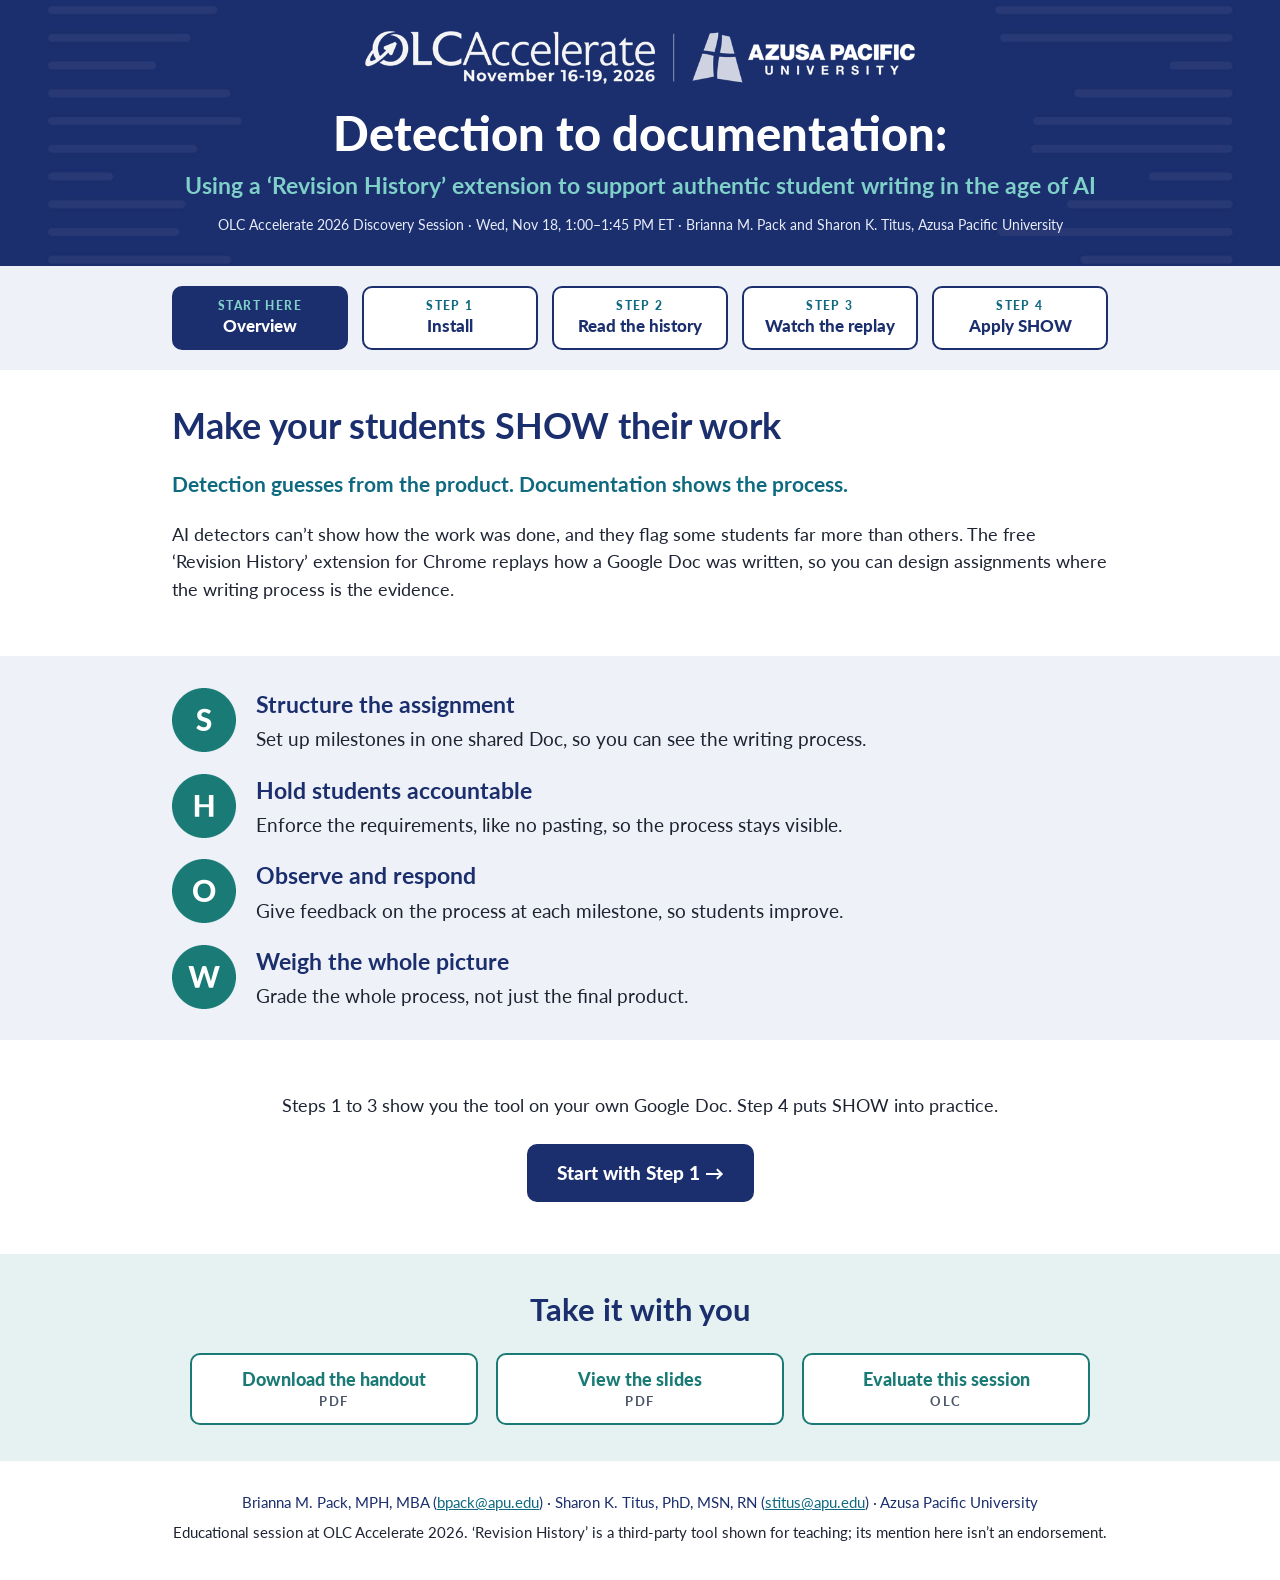
==== index.html @ c9d96291 "Build standalone session site from the SHOW mockup Co-Authored-By: Claude Opus 5.5 (1M context) <nor" ====
<!doctype html>
<html lang="en"><head><meta charset="utf-8"><meta name="viewport" content="width=device-width,initial-scale=1">
<title>Overview · Detection to documentation</title>
<meta name="description" content="Using a ‘Revision History’ extension to support authentic student writing in the age of AI. OLC Accelerate 2026 Discovery Session.">
<meta property="og:title" content="Detection to documentation: Overview"><meta property="og:description" content="Using a ‘Revision History’ extension to support authentic student writing in the age of AI.">
<meta property="og:image" content="assets/img/banner.jpg">
<link rel="icon" href="assets/img/badge-S.png">
<link rel="preconnect" href="https://fonts.googleapis.com"><link rel="preconnect" href="https://fonts.gstatic.com" crossorigin>
<link href="https://fonts.googleapis.com/css2?family=Lato:wght@400;700;900&display=swap" rel="stylesheet">
<link rel="stylesheet" href="assets/site.css"></head>
<body><a class="skip" href="#main">Skip to content</a>
<header class="hero"><div class="in"><img class="lock" src="assets/img/lockup-white.png" alt="OLC Accelerate 2026 and Azusa Pacific University" width="900" height="101">
<h1>Detection to documentation:</h1><p class="sub">Using a ‘Revision History’ extension to support authentic student writing in the age of AI</p><p class="meta">OLC Accelerate 2026 Discovery Session · Wed, Nov 18, 1:00–1:45 PM ET · Brianna M. Pack and Sharon K. Titus, Azusa Pacific University</p></div></header>
<nav class="steps" aria-label="Session steps"><div class="in"><a href="" aria-current="page"><span>Start here</span>Overview</a><a href="step-1/"><span>Step 1</span>Install</a><a href="step-2/"><span>Step 2</span>Read the history</a><a href="step-3/"><span>Step 3</span>Watch the replay</a><a href="step-4/"><span>Step 4</span>Apply SHOW</a></div></nav>
<main id="main"><section class="sec"><div class="in"><h2 class="title">Make your students SHOW their work</h2>
<p class="leadc">Detection guesses from the product. Documentation shows the process.</p>
<p>AI detectors can’t show how the work was done, and they flag some students far more than others. The free ‘Revision History’ extension for Chrome replays how a Google Doc was written, so you can design assignments where the writing process is the evidence.</p></div></section>
<section class="band"><div class="in"><h2 class="sr">SHOW in four parts</h2><div class="srow"><img src="assets/img/badge-S.png" alt="" width="64" height="64"><div><h3>Structure the assignment</h3><p>Set up milestones in one shared Doc, so you can see the writing process.</p></div></div><div class="srow"><img src="assets/img/badge-H.png" alt="" width="64" height="64"><div><h3>Hold students accountable</h3><p>Enforce the requirements, like no pasting, so the process stays visible.</p></div></div><div class="srow"><img src="assets/img/badge-O.png" alt="" width="64" height="64"><div><h3>Observe and respond</h3><p>Give feedback on the process at each milestone, so students improve.</p></div></div><div class="srow"><img src="assets/img/badge-W.png" alt="" width="64" height="64"><div><h3>Weigh the whole picture</h3><p>Grade the whole process, not just the final product.</p></div></div></div></section>
<section class="sec"><div class="in center"><p>Steps 1 to 3 show you the tool on your own Google Doc. Step 4 puts SHOW into practice.</p>
<p><a class="btn" href="step-1/">Start with Step 1 <span aria-hidden="true">→</span></a></p></div></section>
<section class="take"><div class="in center"><h2 class="h2">Take it with you</h2><div class="tbtns">
<a class="tbtn" href="downloads/Detection-to-Documentation-Handout.pdf">Download the handout <small>PDF</small></a>
<a class="tbtn" href="downloads/Detection-to-Documentation-Slides.pdf">View the slides <small>PDF</small></a>
<a class="tbtn" href="https://olc.secure-platform.com/accelerate2026/gallery/rounds/82074/schedule/items/31748" target="_blank" rel="noopener">Evaluate this session <small>OLC</small></a>
</div></div></section></main>
<footer class="foot"><p class="names">Brianna M. Pack, MPH, MBA (<a href="mailto:bpack@apu.edu">bpack@apu.edu</a>) · Sharon K. Titus, PhD, MSN, RN (<a href="mailto:stitus@apu.edu">stitus@apu.edu</a>) · Azusa Pacific University</p>
<p>Educational session at OLC Accelerate 2026. ‘Revision History’ is a third-party tool shown for teaching; its mention here isn’t an endorsement.</p></footer>
<script src="assets/site.js" defer></script>
</body></html>
---- assets/site.css ----
:root{--navy:#1B2E6D;--blue:#0F6A80;--mint:#7FD0C8;--teal:#1A7A75;--wash:#EEF1F7;--tealwash:#E6F2F1;--ink:#1f2433;--muted:#4a5468;--line:#d6dcea}
*{box-sizing:border-box}
html{font-size:112.5%;-webkit-text-size-adjust:100%}
body{margin:0;background:#fff;color:var(--ink);font-family:Lato,Arial,sans-serif;line-height:1.55}
img,video{max-width:100%}
a{color:var(--blue)}
.skip{position:absolute;left:-999px;top:0;background:#fff;padding:8px 12px;z-index:10}.skip:focus{left:8px}
.sr{position:absolute;width:1px;height:1px;overflow:hidden;clip:rect(0 0 0 0)}
.in{max-width:1000px;margin:0 auto;padding:0 32px}
.center{text-align:center}
.sec{padding:34px 0}

.hero{background:var(--navy) url(img/banner.jpg) center/cover;color:#fff;text-align:center;padding:26px 0 30px}
.hero .lock{width:min(560px,90%);height:auto;display:block;margin:0 auto 18px}
.hero h1{margin:0 0 8px;font-size:2.6rem;font-weight:900;line-height:1.15}
.hero .sub{margin:0 0 10px;color:var(--mint);font-weight:700;font-size:1.25rem}
.hero .meta{margin:0;font-size:.8rem;color:#e8ecf7}

.steps{background:var(--wash);padding:20px 0}
.steps .in{display:grid;grid-template-columns:repeat(5,1fr);gap:14px}
.steps a{display:flex;flex-direction:column;justify-content:center;min-height:64px;padding:8px 10px;border:2px solid var(--navy);border-radius:10px;background:#fff;color:var(--navy);text-decoration:none;text-align:center;font-weight:900;line-height:1.2;font-size:.95rem}
.steps a span{display:block;font-size:.68rem;letter-spacing:.12em;text-transform:uppercase;font-weight:900;color:var(--blue);margin-bottom:3px}
.steps a:hover{background:#f6f8fc}
.steps a[aria-current]{background:var(--navy);color:#fff}
.steps a[aria-current] span{color:var(--mint)}

.title{font-size:2rem;font-weight:700;color:var(--navy);margin:0 0 10px;line-height:1.2}
.leadc{color:var(--blue);font-weight:700;font-size:1.15rem}
.lead{font-size:1.05rem;margin:16px 0 4px}
.small{font-size:.85rem;color:var(--muted);margin:8px 0 0}

.vid{margin:0}
.vid video{width:100%;aspect-ratio:16/9;background:#0b1430;border-radius:4px;display:block}
.caps{margin:10px 0 0;padding-left:1.3em}.caps li{margin-bottom:4px}

.band{background:var(--wash);padding:30px 0}
.band2{padding-top:4px}
.lbl{font-weight:900;letter-spacing:.12em;text-transform:uppercase;font-size:.78rem;color:var(--blue);margin:0 0 4px}
.try{font-size:1.2rem;font-weight:700;color:var(--navy);margin:0}
.plan{font-size:1.2rem;color:var(--navy);margin:0 0 6px}

.srow{display:grid;grid-template-columns:64px 1fr;gap:20px;align-items:center;margin:0 0 18px}
.srow:last-of-type{margin-bottom:0}
.srow img{width:64px;height:64px;display:block}
.srow .big{font-size:3.2rem;font-weight:900;color:var(--teal);line-height:1;text-align:center}
.srow h3{margin:0 0 2px;color:var(--navy);font-size:1.3rem}
.srow p{margin:0;font-size:1.05rem}

details.col{margin:20px 0 4px;background:#fff;border:1px solid var(--line);border-radius:6px;padding:10px 14px}
details.col summary{cursor:pointer;font-weight:700;color:var(--blue)}
.copy{padding-left:1.3em}.copy li{margin-bottom:8px}
.copybtn{font:inherit;font-weight:700;font-size:.9rem;color:#fff;background:var(--teal);border:0;border-radius:8px;padding:8px 16px;cursor:pointer}

.btn{display:inline-block;margin-top:6px;padding:14px 30px;border-radius:10px;background:var(--navy);color:#fff;font-weight:900;font-size:1.05rem;text-decoration:none}
.btn:hover{background:#24398a}
.nextrow{padding:26px 0 32px}

.take{background:var(--tealwash);padding:32px 0 36px}
.h2{font-size:1.7rem;color:var(--navy);margin:0 0 20px;font-weight:700}
.tbtns{display:grid;grid-template-columns:repeat(3,1fr);gap:18px;max-width:900px;margin:0 auto}
.tbtn{display:flex;flex-direction:column;justify-content:center;min-height:72px;padding:10px 14px;border:2px solid var(--teal);border-radius:10px;background:#fff;color:var(--teal);font-weight:900;text-decoration:none;line-height:1.2}
.tbtn small{font-weight:700;font-size:.7rem;letter-spacing:.12em;color:var(--muted);margin-top:4px}
.tbtn:hover{background:#f3faf9}

.foot{text-align:center;padding:24px 32px 30px;font-size:.85rem}
.foot p{margin:6px 0}.foot .names{color:var(--navy)}

a:focus-visible,summary:focus-visible,button:focus-visible{outline:3px solid var(--mint);outline-offset:2px}

@media (max-width:700px){
  .in{padding:0 16px}
  .hero h1{font-size:1.9rem}.hero .sub{font-size:1.1rem}
  .steps .in{grid-template-columns:1fr 1fr;gap:10px}
  .steps a:first-child{grid-column:1/-1}
  .title{font-size:1.6rem}
  .tbtns{grid-template-columns:1fr;gap:12px}
  .srow{grid-template-columns:48px 1fr;gap:14px}.srow img{width:48px;height:48px}.srow .big{font-size:2.3rem}
}
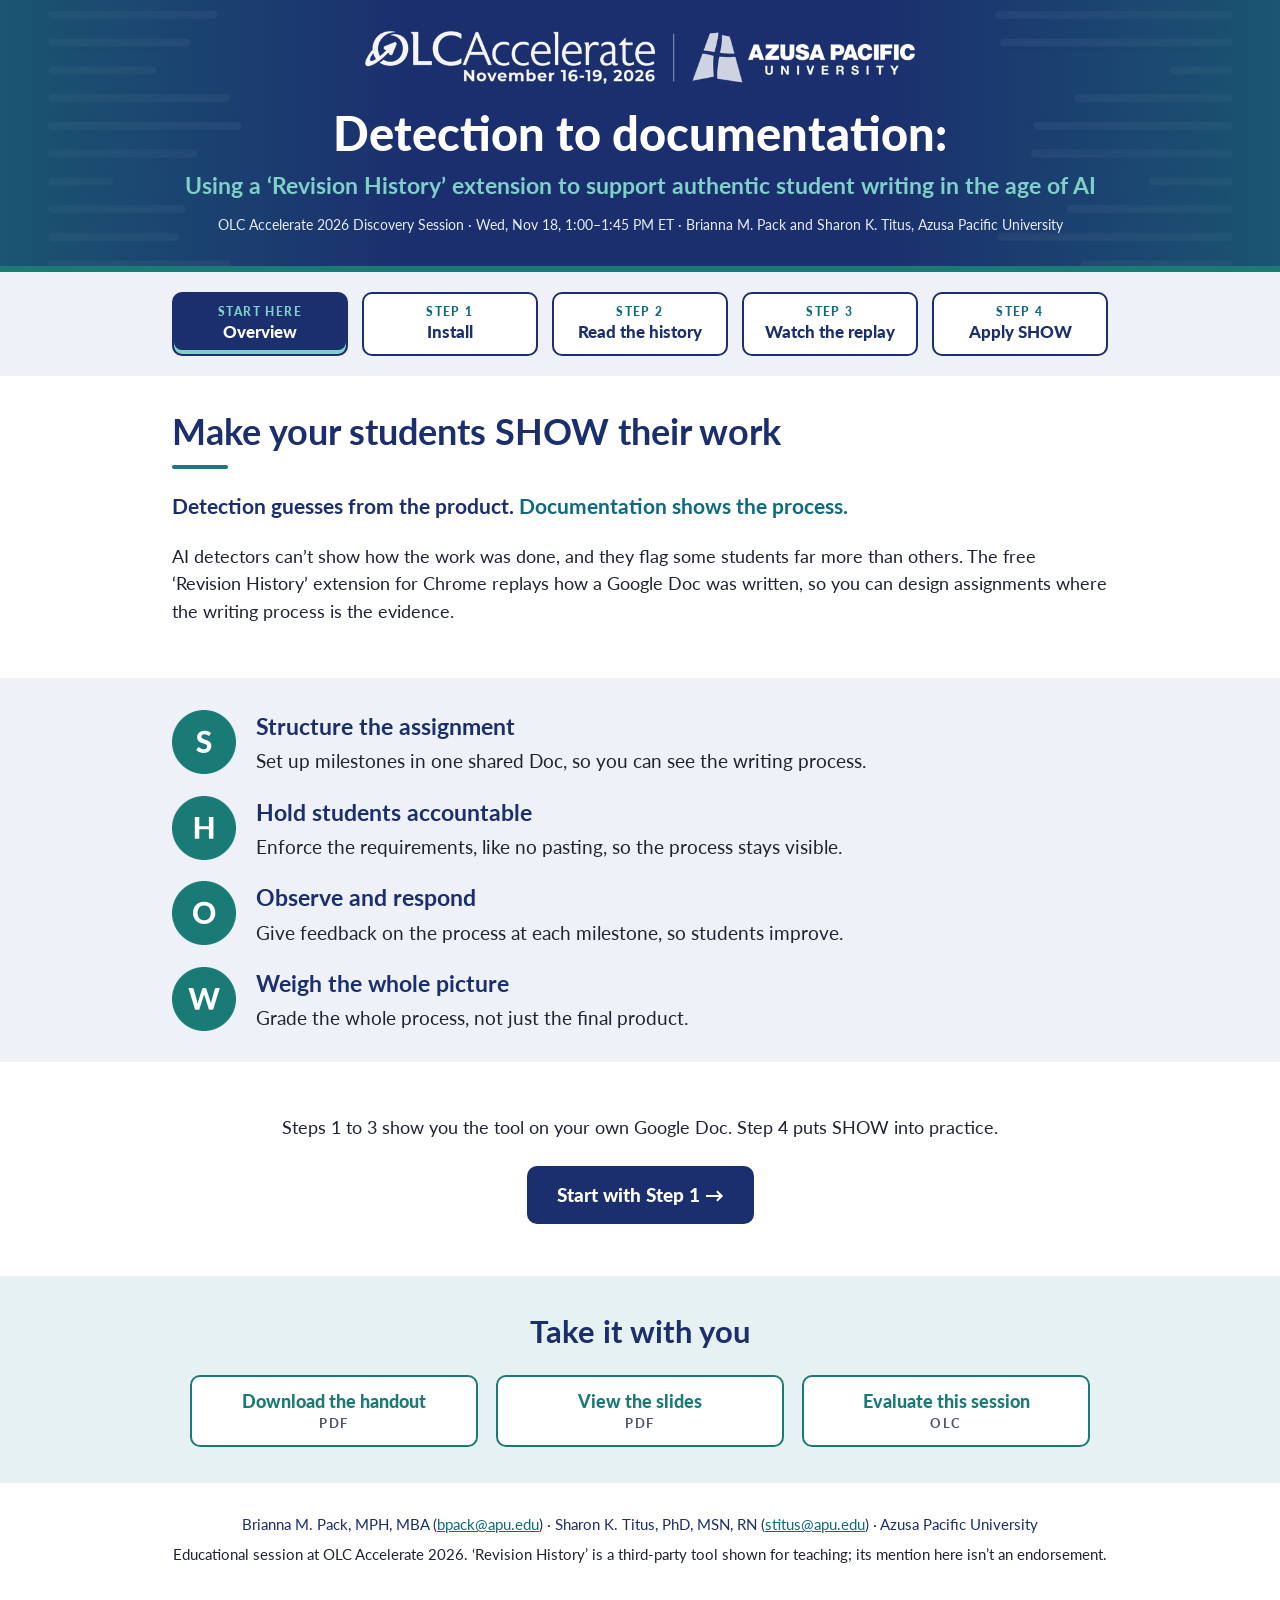
==== commit 649afe20: "Style refresh: centered gradient header, SHOW badges on Step 4, title rule, share image - Header: na" ====
--- a/index.html
+++ b/index.html
@@ -3,7 +3,8 @@
 <title>Overview · Detection to documentation</title>
 <meta name="description" content="Using a ‘Revision History’ extension to support authentic student writing in the age of AI. OLC Accelerate 2026 Discovery Session.">
 <meta property="og:title" content="Detection to documentation: Overview"><meta property="og:description" content="Using a ‘Revision History’ extension to support authentic student writing in the age of AI.">
-<meta property="og:image" content="assets/img/banner.jpg">
+<meta property="og:url" content="https://briannapack.github.io/detection-to-documentation/"><meta property="og:image" content="https://briannapack.github.io/detection-to-documentation/assets/img/share.png">
+<meta property="og:image:alt" content="Detection to documentation: Using a ‘Revision History’ extension to support authentic student writing in the age of AI"><meta name="twitter:card" content="summary_large_image">
 <link rel="icon" href="assets/img/badge-S.png">
 <link rel="preconnect" href="https://fonts.googleapis.com"><link rel="preconnect" href="https://fonts.gstatic.com" crossorigin>
 <link href="https://fonts.googleapis.com/css2?family=Lato:wght@400;700;900&display=swap" rel="stylesheet">
@@ -13,14 +14,14 @@
 <h1>Detection to documentation:</h1><p class="sub">Using a ‘Revision History’ extension to support authentic student writing in the age of AI</p><p class="meta">OLC Accelerate 2026 Discovery Session · Wed, Nov 18, 1:00–1:45 PM ET · Brianna M. Pack and Sharon K. Titus, Azusa Pacific University</p></div></header>
 <nav class="steps" aria-label="Session steps"><div class="in"><a href="" aria-current="page"><span>Start here</span>Overview</a><a href="step-1/"><span>Step 1</span>Install</a><a href="step-2/"><span>Step 2</span>Read the history</a><a href="step-3/"><span>Step 3</span>Watch the replay</a><a href="step-4/"><span>Step 4</span>Apply SHOW</a></div></nav>
 <main id="main"><section class="sec"><div class="in"><h2 class="title">Make your students SHOW their work</h2>
-<p class="leadc">Detection guesses from the product. Documentation shows the process.</p>
+<p class="leadc"><span class="n">Detection guesses from the product.</span> Documentation shows the process.</p>
 <p>AI detectors can’t show how the work was done, and they flag some students far more than others. The free ‘Revision History’ extension for Chrome replays how a Google Doc was written, so you can design assignments where the writing process is the evidence.</p></div></section>
 <section class="band"><div class="in"><h2 class="sr">SHOW in four parts</h2><div class="srow"><img src="assets/img/badge-S.png" alt="" width="64" height="64"><div><h3>Structure the assignment</h3><p>Set up milestones in one shared Doc, so you can see the writing process.</p></div></div><div class="srow"><img src="assets/img/badge-H.png" alt="" width="64" height="64"><div><h3>Hold students accountable</h3><p>Enforce the requirements, like no pasting, so the process stays visible.</p></div></div><div class="srow"><img src="assets/img/badge-O.png" alt="" width="64" height="64"><div><h3>Observe and respond</h3><p>Give feedback on the process at each milestone, so students improve.</p></div></div><div class="srow"><img src="assets/img/badge-W.png" alt="" width="64" height="64"><div><h3>Weigh the whole picture</h3><p>Grade the whole process, not just the final product.</p></div></div></div></section>
 <section class="sec"><div class="in center"><p>Steps 1 to 3 show you the tool on your own Google Doc. Step 4 puts SHOW into practice.</p>
 <p><a class="btn" href="step-1/">Start with Step 1 <span aria-hidden="true">→</span></a></p></div></section>
 <section class="take"><div class="in center"><h2 class="h2">Take it with you</h2><div class="tbtns">
-<a class="tbtn" href="downloads/Detection-to-Documentation-Handout.pdf">Download the handout <small>PDF</small></a>
-<a class="tbtn" href="downloads/Detection-to-Documentation-Slides.pdf">View the slides <small>PDF</small></a>
+<a class="tbtn" href="downloads/Detection-to-Documentation-Handout.pdf" target="_blank" rel="noopener">Download the handout <small>PDF</small></a>
+<a class="tbtn" href="downloads/Detection-to-Documentation-Slides.pdf" target="_blank" rel="noopener">View the slides <small>PDF</small></a>
 <a class="tbtn" href="https://olc.secure-platform.com/accelerate2026/gallery/rounds/82074/schedule/items/31748" target="_blank" rel="noopener">Evaluate this session <small>OLC</small></a>
 </div></div></section></main>
 <footer class="foot"><p class="names">Brianna M. Pack, MPH, MBA (<a href="mailto:bpack@apu.edu">bpack@apu.edu</a>) · Sharon K. Titus, PhD, MSN, RN (<a href="mailto:stitus@apu.edu">stitus@apu.edu</a>) · Azusa Pacific University</p>
--- a/assets/site.css
+++ b/assets/site.css
@@ -10,7 +10,7 @@
 .center{text-align:center}
 .sec{padding:34px 0}
 
-.hero{background:var(--navy) url(img/banner.jpg) center/cover;color:#fff;text-align:center;padding:26px 0 30px}
+.hero{background:linear-gradient(90deg,rgba(26,122,117,.5) 0%,rgba(26,122,117,0) 32%,rgba(26,122,117,0) 68%,rgba(26,122,117,.5) 100%),var(--navy) url(img/banner.jpg) center/cover;border-bottom:6px solid var(--teal);color:#fff;text-align:center;padding:26px 0 30px}
 .hero .lock{width:min(560px,90%);height:auto;display:block;margin:0 auto 18px}
 .hero h1{margin:0 0 8px;font-size:2.6rem;font-weight:900;line-height:1.15}
 .hero .sub{margin:0 0 10px;color:var(--mint);font-weight:700;font-size:1.25rem}
@@ -21,11 +21,13 @@
 .steps a{display:flex;flex-direction:column;justify-content:center;min-height:64px;padding:8px 10px;border:2px solid var(--navy);border-radius:10px;background:#fff;color:var(--navy);text-decoration:none;text-align:center;font-weight:900;line-height:1.2;font-size:.95rem}
 .steps a span{display:block;font-size:.68rem;letter-spacing:.12em;text-transform:uppercase;font-weight:900;color:var(--blue);margin-bottom:3px}
 .steps a:hover{background:#f6f8fc}
-.steps a[aria-current]{background:var(--navy);color:#fff}
+.steps a[aria-current]{background:var(--navy);color:#fff;box-shadow:inset 0 -4px 0 var(--mint)}
 .steps a[aria-current] span{color:var(--mint)}
 
 .title{font-size:2rem;font-weight:700;color:var(--navy);margin:0 0 10px;line-height:1.2}
+.title::after{content:"";display:block;width:56px;height:4px;margin-top:12px;border-radius:2px;background:var(--teal)}
 .leadc{color:var(--blue);font-weight:700;font-size:1.15rem}
+.leadc .n{color:var(--navy)}
 .lead{font-size:1.05rem;margin:16px 0 4px}
 .small{font-size:.85rem;color:var(--muted);margin:8px 0 0}
 
@@ -42,7 +44,7 @@
 .srow{display:grid;grid-template-columns:64px 1fr;gap:20px;align-items:center;margin:0 0 18px}
 .srow:last-of-type{margin-bottom:0}
 .srow img{width:64px;height:64px;display:block}
-.srow .big{font-size:3.2rem;font-weight:900;color:var(--teal);line-height:1;text-align:center}
+.srow .big{width:64px;height:64px;border-radius:50%;background:var(--teal);color:#fff;font-size:1.9rem;font-weight:900;line-height:1;display:flex;align-items:center;justify-content:center}
 .srow h3{margin:0 0 2px;color:var(--navy);font-size:1.3rem}
 .srow p{margin:0;font-size:1.05rem}
 
@@ -56,6 +58,7 @@
 .nextrow{padding:26px 0 32px}
 
 .take{background:var(--tealwash);padding:32px 0 36px}
+.band + .take{margin-top:32px}
 .h2{font-size:1.7rem;color:var(--navy);margin:0 0 20px;font-weight:700}
 .tbtns{display:grid;grid-template-columns:repeat(3,1fr);gap:18px;max-width:900px;margin:0 auto}
 .tbtn{display:flex;flex-direction:column;justify-content:center;min-height:72px;padding:10px 14px;border:2px solid var(--teal);border-radius:10px;background:#fff;color:var(--teal);font-weight:900;text-decoration:none;line-height:1.2}
@@ -74,5 +77,5 @@
   .steps a:first-child{grid-column:1/-1}
   .title{font-size:1.6rem}
   .tbtns{grid-template-columns:1fr;gap:12px}
-  .srow{grid-template-columns:48px 1fr;gap:14px}.srow img{width:48px;height:48px}.srow .big{font-size:2.3rem}
+  .srow{grid-template-columns:48px 1fr;gap:14px}.srow img,.srow .big{width:48px;height:48px}.srow .big{font-size:1.45rem}
 }
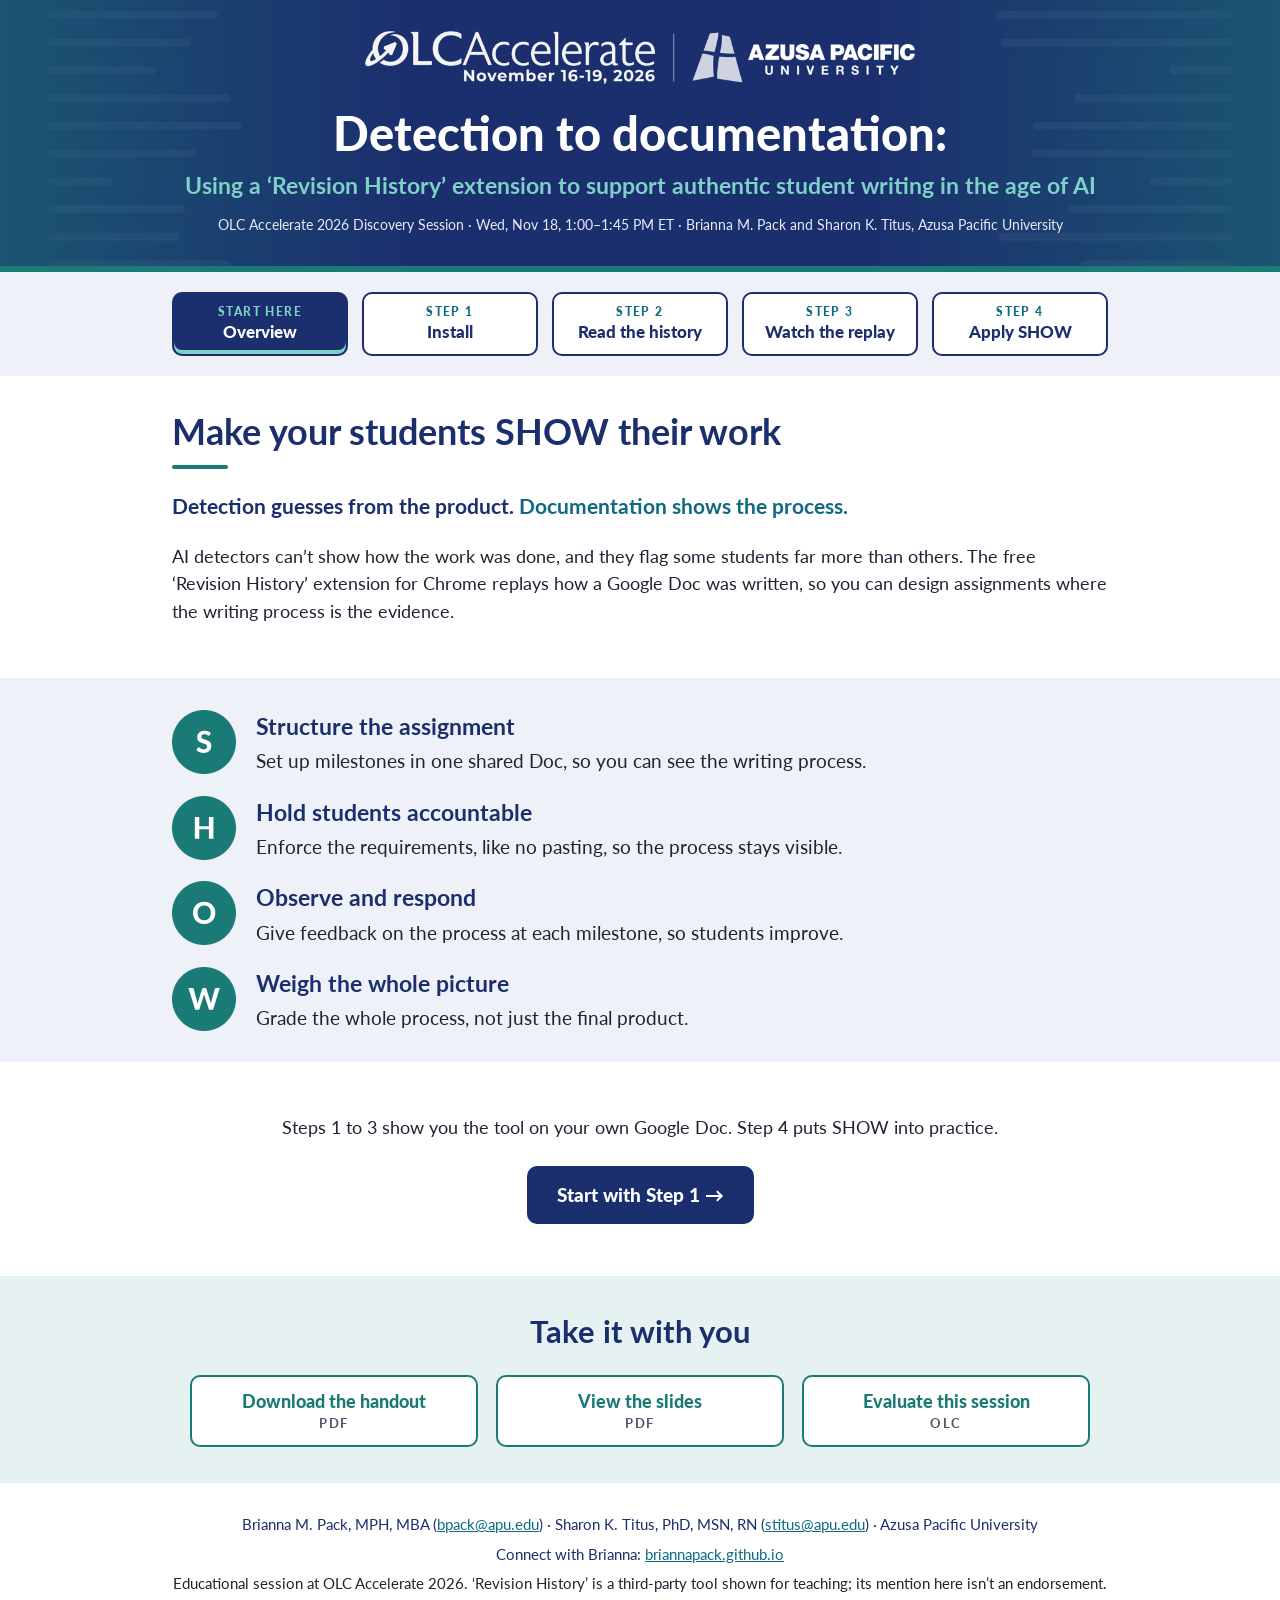
==== commit 7429f3d0: "Link Brianna's contact page in the footer Co-Authored-By: Claude Opus 5.5 <noreply@anthropic.com> Cl" ====
--- a/index.html
+++ b/index.html
@@ -25,6 +25,7 @@
 <a class="tbtn" href="https://olc.secure-platform.com/accelerate2026/gallery/rounds/82074/schedule/items/31748" target="_blank" rel="noopener">Evaluate this session <small>OLC</small></a>
 </div></div></section></main>
 <footer class="foot"><p class="names">Brianna M. Pack, MPH, MBA (<a href="mailto:bpack@apu.edu">bpack@apu.edu</a>) · Sharon K. Titus, PhD, MSN, RN (<a href="mailto:stitus@apu.edu">stitus@apu.edu</a>) · Azusa Pacific University</p>
+<p class="names">Connect with Brianna: <a href="https://briannapack.github.io/">briannapack.github.io</a></p>
 <p>Educational session at OLC Accelerate 2026. ‘Revision History’ is a third-party tool shown for teaching; its mention here isn’t an endorsement.</p></footer>
 <script src="assets/site.js" defer></script>
 </body></html>
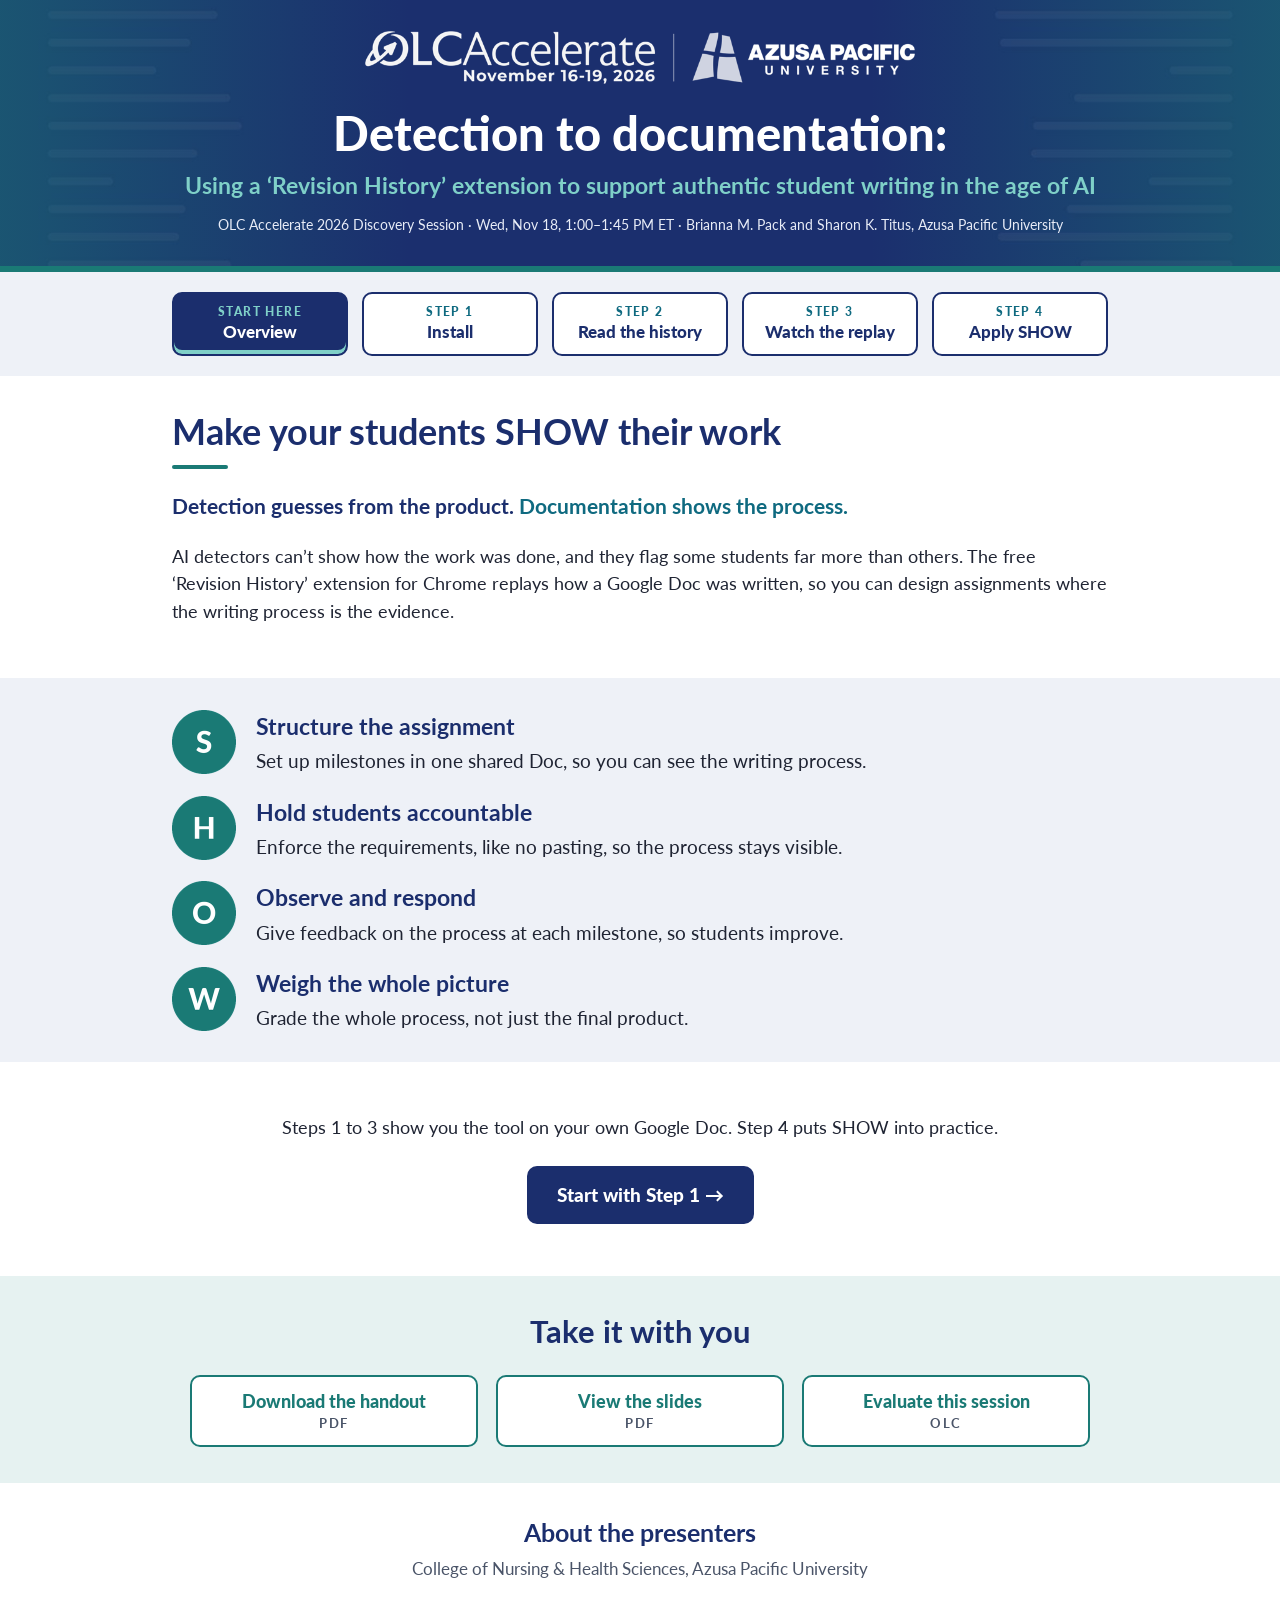
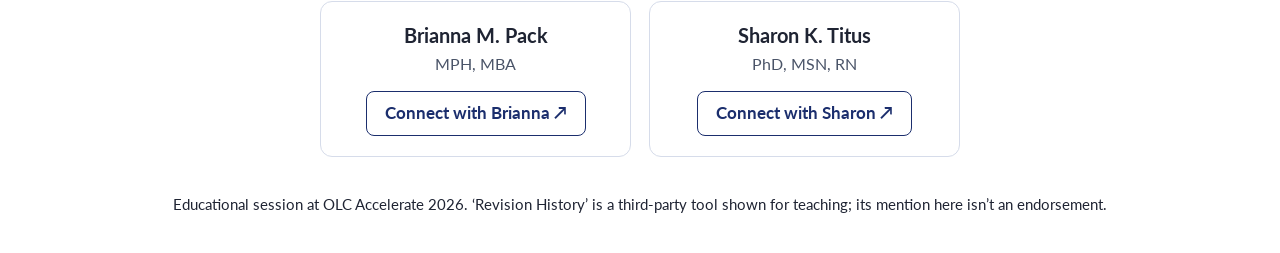
==== commit b38938e6: "Replace footer contacts with About the presenters cards Co-Authored-By: Claude Opus 5.5 <noreply@ant" ====
--- a/index.html
+++ b/index.html
@@ -24,8 +24,9 @@
 <a class="tbtn" href="downloads/Detection-to-Documentation-Slides.pdf" target="_blank" rel="noopener">View the slides <small>PDF</small></a>
 <a class="tbtn" href="https://olc.secure-platform.com/accelerate2026/gallery/rounds/82074/schedule/items/31748" target="_blank" rel="noopener">Evaluate this session <small>OLC</small></a>
 </div></div></section></main>
-<footer class="foot"><p class="names">Brianna M. Pack, MPH, MBA (<a href="mailto:bpack@apu.edu">bpack@apu.edu</a>) · Sharon K. Titus, PhD, MSN, RN (<a href="mailto:stitus@apu.edu">stitus@apu.edu</a>) · Azusa Pacific University</p>
-<p class="names">Connect with Brianna: <a href="https://briannapack.github.io/">briannapack.github.io</a></p>
-<p>Educational session at OLC Accelerate 2026. ‘Revision History’ is a third-party tool shown for teaching; its mention here isn’t an endorsement.</p></footer>
+<section class="pres"><div class="in center"><h2 class="h3p">About the presenters</h2><p class="paff">College of Nursing &amp; Health Sciences, Azusa Pacific University</p><div class="pgrid">
+<div class="p"><b>Brianna M. Pack</b><span>MPH, MBA</span><a class="cbtn" href="https://briannapack.github.io/" target="_blank" rel="noopener">Connect with Brianna ↗</a></div>
+<div class="p"><b>Sharon K. Titus</b><span>PhD, MSN, RN</span><a class="cbtn" href="https://www.linkedin.com/in/sharon-k-titus-phd-msn-rn-cne-professor-310044142/" target="_blank" rel="noopener">Connect with Sharon ↗</a></div></div></div></section>
+<footer class="foot"><p>Educational session at OLC Accelerate 2026. ‘Revision History’ is a third-party tool shown for teaching; its mention here isn’t an endorsement.</p></footer>
 <script src="assets/site.js" defer></script>
 </body></html>
--- a/assets/site.css
+++ b/assets/site.css
@@ -79,3 +79,6 @@
   .tbtns{grid-template-columns:1fr;gap:12px}
   .srow{grid-template-columns:48px 1fr;gap:14px}.srow img,.srow .big{width:48px;height:48px}.srow .big{font-size:1.45rem}
 }
+
+.pres{padding:30px 0 6px}.h3p{font-size:1.4rem;color:var(--navy);margin:0 0 4px}.paff{margin:0 0 18px;color:var(--muted);font-size:.95rem}.pgrid{display:grid;grid-template-columns:1fr 1fr;gap:18px;max-width:640px;margin:0 auto}.p{display:flex;flex-direction:column;align-items:center;gap:2px;padding:18px 16px 20px;border:1.5px solid var(--line);border-radius:12px;background:#fff}.p b{font-size:1.1rem;color:var(--ink)}.p span{font-size:.88rem;color:var(--muted)}.cbtn{display:inline-block;margin-top:12px;padding:9px 18px;border:1.5px solid var(--navy);border-radius:8px;background:#fff;color:var(--navy);font-weight:700;font-size:.92rem;text-decoration:none}.cbtn:hover{background:var(--wash)}
+@media (max-width:600px){.pgrid{grid-template-columns:1fr}}
